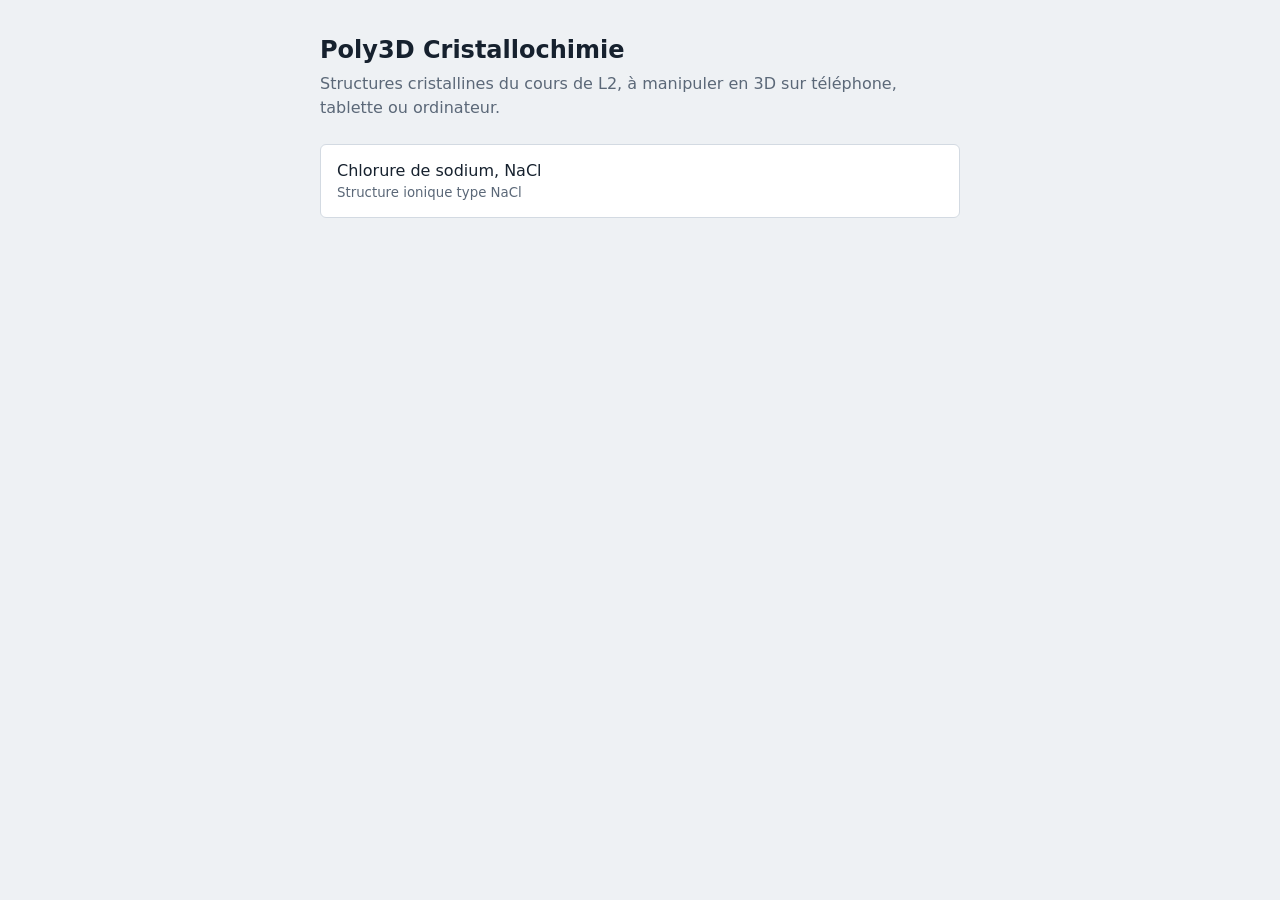
==== index.html @ 15274762 "Ajoute la visionneuse NaCl et la page d'accueil Co-Authored-By: Claude Opus 5.5 <noreply@anthropic.c" ====
<!doctype html>
<html lang="fr">
<head>
<meta charset="utf-8">
<meta name="viewport" content="width=device-width, initial-scale=1">
<title>Poly3D Cristallochimie</title>
<style>
:root{--bg:#eef1f4;--surface:#fff;--ink:#16212e;--muted:#5b6878;--rule:#d3dae2;--accent:#0b5c8c}
@media (prefers-color-scheme: dark){:root{--bg:#10161d;--surface:#18212b;--ink:#e6ecf2;--muted:#93a1b1;--rule:#2b3745;--accent:#5fb4e6;color-scheme:dark}}
body{margin:0;background:var(--bg);color:var(--ink);font-family:system-ui,-apple-system,"Segoe UI",sans-serif;line-height:1.5}
main{max-width:640px;margin:0 auto;padding:32px 16px}
h1{font-size:1.5rem;margin:0 0 4px}
p{color:var(--muted);margin:0 0 24px}
ul{list-style:none;margin:0;padding:0;display:grid;gap:8px}
a{display:block;padding:14px 16px;background:var(--surface);border:1px solid var(--rule);border-radius:6px;color:var(--ink);text-decoration:none}
a:hover,a:focus-visible{border-color:var(--accent)}
a small{display:block;color:var(--muted)}
</style>
</head>
<body>
<main>
<h1>Poly3D Cristallochimie</h1>
<p>Structures cristallines du cours de L2, à manipuler en 3D sur téléphone, tablette ou ordinateur.</p>
<ul>
<li><a href="nacl.html">Chlorure de sodium, NaCl<small>Structure ionique type NaCl</small></a></li>
</ul>
</main>
</body>
</html>
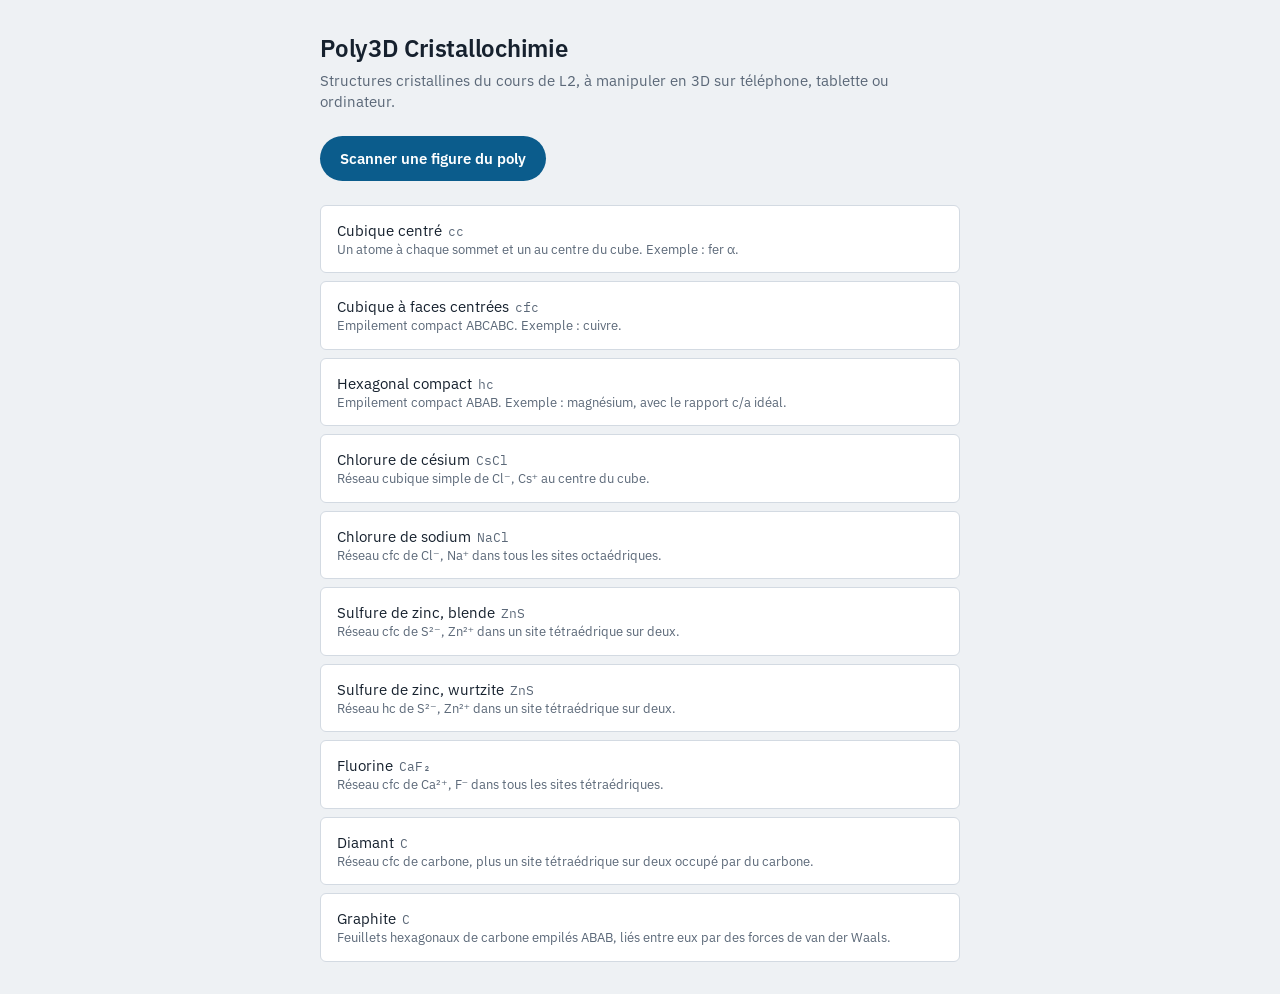
==== commit 484d1d20: "Ajoute le scanner : reconnaissance d'une page du poly par la caméra (prototype) Co-Authored-By: Clau" ====
--- a/index.html
+++ b/index.html
@@ -4,26 +4,17 @@
 <meta charset="utf-8">
 <meta name="viewport" content="width=device-width, initial-scale=1">
 <title>Poly3D Cristallochimie</title>
-<style>
-:root{--bg:#eef1f4;--surface:#fff;--ink:#16212e;--muted:#5b6878;--rule:#d3dae2;--accent:#0b5c8c}
-@media (prefers-color-scheme: dark){:root{--bg:#10161d;--surface:#18212b;--ink:#e6ecf2;--muted:#93a1b1;--rule:#2b3745;--accent:#5fb4e6;color-scheme:dark}}
-body{margin:0;background:var(--bg);color:var(--ink);font-family:system-ui,-apple-system,"Segoe UI",sans-serif;line-height:1.5}
-main{max-width:640px;margin:0 auto;padding:32px 16px}
-h1{font-size:1.5rem;margin:0 0 4px}
-p{color:var(--muted);margin:0 0 24px}
-ul{list-style:none;margin:0;padding:0;display:grid;gap:8px}
-a{display:block;padding:14px 16px;background:var(--surface);border:1px solid var(--rule);border-radius:6px;color:var(--ink);text-decoration:none}
-a:hover,a:focus-visible{border-color:var(--accent)}
-a small{display:block;color:var(--muted)}
-</style>
+<link rel="stylesheet" href="https://fonts.googleapis.com/css2?family=IBM+Plex+Mono:wght@400;500&family=IBM+Plex+Sans:wght@400;500;600&display=swap">
+<link rel="stylesheet" href="poly3d.css">
 </head>
 <body>
-<main>
+<main class="home">
 <h1>Poly3D Cristallochimie</h1>
 <p>Structures cristallines du cours de L2, à manipuler en 3D sur téléphone, tablette ou ordinateur.</p>
-<ul>
-<li><a href="nacl.html">Chlorure de sodium, NaCl<small>Structure ionique type NaCl</small></a></li>
-</ul>
+<a class="lien" href="scanner.html">Scanner une figure du poly</a>
+<ul id="liste"></ul>
 </main>
+<script src="structures.js"></script>
+<script src="poly3d.js"></script>
 </body>
 </html>
--- a/poly3d.css
+++ b/poly3d.css
@@ -0,0 +1,90 @@
+/* Poly3D Cristallochimie : mise en page commune à toutes les structures.
+   Une planche de dessin plein écran, un bandeau de titre fin, le pupitre de commandes dessous (à droite sur grand écran). */
+:root{
+  --bg:#eef1f4; --surface:#ffffff; --ink:#16212e; --muted:#5b6878; --rule:#d3dae2;
+  --accent:#0b5c8c; --accent-ink:#ffffff;
+  --anion:#2f9a4d; --anion-ink:#1d6b33; --cation:#7d4fd0; --cation-ink:#5a33a8;
+  --metal:#4f7fb8; --metal-ink:#2f5c92; --carbone:#69737f; --carbone-ink:#3d4650;
+  --edge:#33414f; --bond:#9aa6b3; --poly:#e0862a;
+  --font-ui:"IBM Plex Sans",system-ui,-apple-system,"Segoe UI",sans-serif;
+  --font-mono:"IBM Plex Mono",ui-monospace,Menlo,Consolas,monospace;
+}
+@media (prefers-color-scheme: dark){
+  :root{
+    --bg:#10161d; --surface:#18212b; --ink:#e6ecf2; --muted:#93a1b1; --rule:#2b3745;
+    --accent:#5fb4e6; --accent-ink:#0c1620;
+    --anion:#4cc06c; --anion-ink:#7fdc98; --cation:#9a74e8; --cation-ink:#bda3f5;
+    --metal:#6b9bd6; --metal-ink:#a3c4ee; --carbone:#8d98a5; --carbone-ink:#c2cbd5;
+    --edge:#c3ceda; --bond:#5d6b7a; --poly:#f0a04a; color-scheme:dark;
+  }
+}
+*{box-sizing:border-box}
+[hidden]{display:none!important}
+html,body{height:100%;margin:0}
+body{background:var(--bg);color:var(--ink);font-family:var(--font-ui);font-size:15px;line-height:1.4;padding:0 16px}
+.app{height:100%;max-width:1180px;margin:0 auto;padding:12px 0;display:grid;gap:10px;
+  grid-template-rows:auto minmax(260px,1fr) auto;grid-template-columns:minmax(0,1fr)}
+header{display:flex;flex-wrap:wrap;align-items:baseline;gap:4px 14px;min-width:0}
+.back{font-size:.8rem;color:var(--accent);text-decoration:none;flex-basis:100%}
+h1{margin:0;font-size:1.35rem;font-weight:600;letter-spacing:-.01em}
+h1 small{font-family:var(--font-mono);font-weight:400;font-size:.8rem;color:var(--muted);margin-left:8px;letter-spacing:0}
+.sub{margin:0;color:var(--muted);font-size:.88rem;min-width:0}
+.stage{position:relative;min-width:0;min-height:0;background:var(--surface);border:1px solid var(--rule);border-radius:6px;overflow:hidden;touch-action:none;cursor:grab}
+.stage.dragging{cursor:grabbing}
+.stage canvas{position:absolute;inset:0;width:100%;height:100%;display:block}
+.labels{position:absolute;inset:0;pointer-events:none;overflow:hidden}
+.cote,.axis{position:absolute;transform:translate(-50%,-50%);white-space:nowrap}
+.cote{background:var(--surface);border:1px solid var(--rule);border-radius:3px;padding:0 3px;font-size:14px;line-height:1.2;text-align:center;font-weight:600}
+.cote span{display:block}
+.axis{font-family:var(--font-mono);font-size:13px;font-style:italic;color:var(--muted)}
+.legend{position:absolute;left:10px;top:10px;display:flex;flex-direction:column;gap:3px;font-size:.8rem;pointer-events:none}
+.legend div{display:flex;align-items:center;gap:6px}
+.legend i{width:11px;height:11px;border-radius:50%;display:inline-block}
+.legend .num{font-family:var(--font-mono);color:var(--muted);font-size:.74rem}
+.caption{position:absolute;left:10px;right:10px;bottom:8px;font-size:.8rem;color:var(--muted);pointer-events:none}
+.caption b{font-family:var(--font-mono);font-weight:500;color:var(--ink)}
+.panel{display:grid;gap:8px;min-width:0;align-content:start}
+.row{display:grid;grid-template-columns:5.2em minmax(0,1fr);align-items:center;gap:10px}
+.row>span{font-size:.72rem;text-transform:uppercase;letter-spacing:.07em;color:var(--muted)}
+.seg{display:flex;border:1px solid var(--rule);border-radius:5px;overflow:hidden;background:var(--surface)}
+.seg button{flex:1 1 0;min-width:0;border:0;border-left:1px solid var(--rule);background:transparent;color:var(--ink);
+  font:inherit;font-size:.9rem;padding:9px 4px;cursor:pointer}
+.seg button:first-child{border-left:0}
+.seg button.idx{font-family:var(--font-mono);font-size:.85rem}
+.seg button[aria-pressed="true"]{background:var(--accent);color:var(--accent-ink)}
+.opts{display:flex;flex-wrap:wrap;gap:6px}
+.opts button{border:1px solid var(--rule);background:var(--surface);color:var(--ink);font:inherit;font-size:.88rem;
+  padding:8px 12px;border-radius:999px;cursor:pointer}
+.opts button[aria-pressed="true"]{border-color:var(--accent);background:var(--accent);color:var(--accent-ink)}
+.opts button:disabled{opacity:.45;cursor:default}
+button:focus-visible,a:focus-visible{outline:2px solid var(--accent);outline-offset:2px}
+.facts{margin:0;font-family:var(--font-mono);font-size:.76rem;color:var(--muted)}
+.help{display:none;margin:0;font-size:.85rem;color:var(--muted)}
+@media (min-width:900px){
+  .app{grid-template-columns:minmax(0,1fr) 300px;grid-template-rows:auto minmax(0,1fr);column-gap:18px}
+  header{grid-column:1 / -1}
+  .panel{gap:14px;padding-top:4px}
+  .row{grid-template-columns:minmax(0,1fr);gap:5px}
+  .help{display:block}
+}
+/* page d'accueil */
+.home{max-width:640px;margin:0 auto;padding:32px 0}
+.home h1{font-size:1.5rem;margin-bottom:4px}
+.home p{color:var(--muted);margin:0 0 24px}
+.home ul{list-style:none;margin:0;padding:0;display:grid;gap:8px}
+.home li a{display:block;padding:14px 16px;background:var(--surface);border:1px solid var(--rule);border-radius:6px;color:var(--ink);text-decoration:none}
+.home li a:hover{border-color:var(--accent)}
+.home li small{display:block;color:var(--muted)}
+.home li code{font-family:var(--font-mono);font-size:.8rem;color:var(--muted);margin-left:6px}
+/* scanner : reconnaissance d'une figure du poly par la caméra */
+.scan{background:#0c1014;cursor:default;touch-action:auto}
+.scan video{position:absolute;inset:0;width:100%;height:100%;object-fit:cover}
+.scan .viseur{position:absolute;left:50%;top:50%;width:min(62%,300px);aspect-ratio:1;transform:translate(-50%,-50%);border:2px solid rgba(255,255,255,.8);border-radius:10px;pointer-events:none}
+.scan .etat{position:absolute;left:10px;right:10px;bottom:10px;display:flex;flex-direction:column;align-items:center;gap:6px;text-align:center}
+.scan .msg{background:rgba(12,16,20,.82);color:#fff;padding:8px 14px;border-radius:999px;font-size:.9rem;max-width:100%}
+.scan .msg.ok{background:var(--accent);color:var(--accent-ink);font-weight:600}
+.scan .mesure{font-family:var(--font-mono);font-size:.7rem;color:rgba(255,255,255,.7)}
+.scan .start{position:absolute;inset:0;display:grid;place-items:center;padding:24px;text-align:center;color:#fff}
+.scan .start button,.lien{border:0;background:var(--accent);color:var(--accent-ink);font:inherit;font-weight:600;padding:12px 20px;border-radius:999px;cursor:pointer;text-decoration:none;display:inline-block}
+.scan .start p{margin:0 0 14px;max-width:32ch}
+.home .lien{margin:0 0 24px}
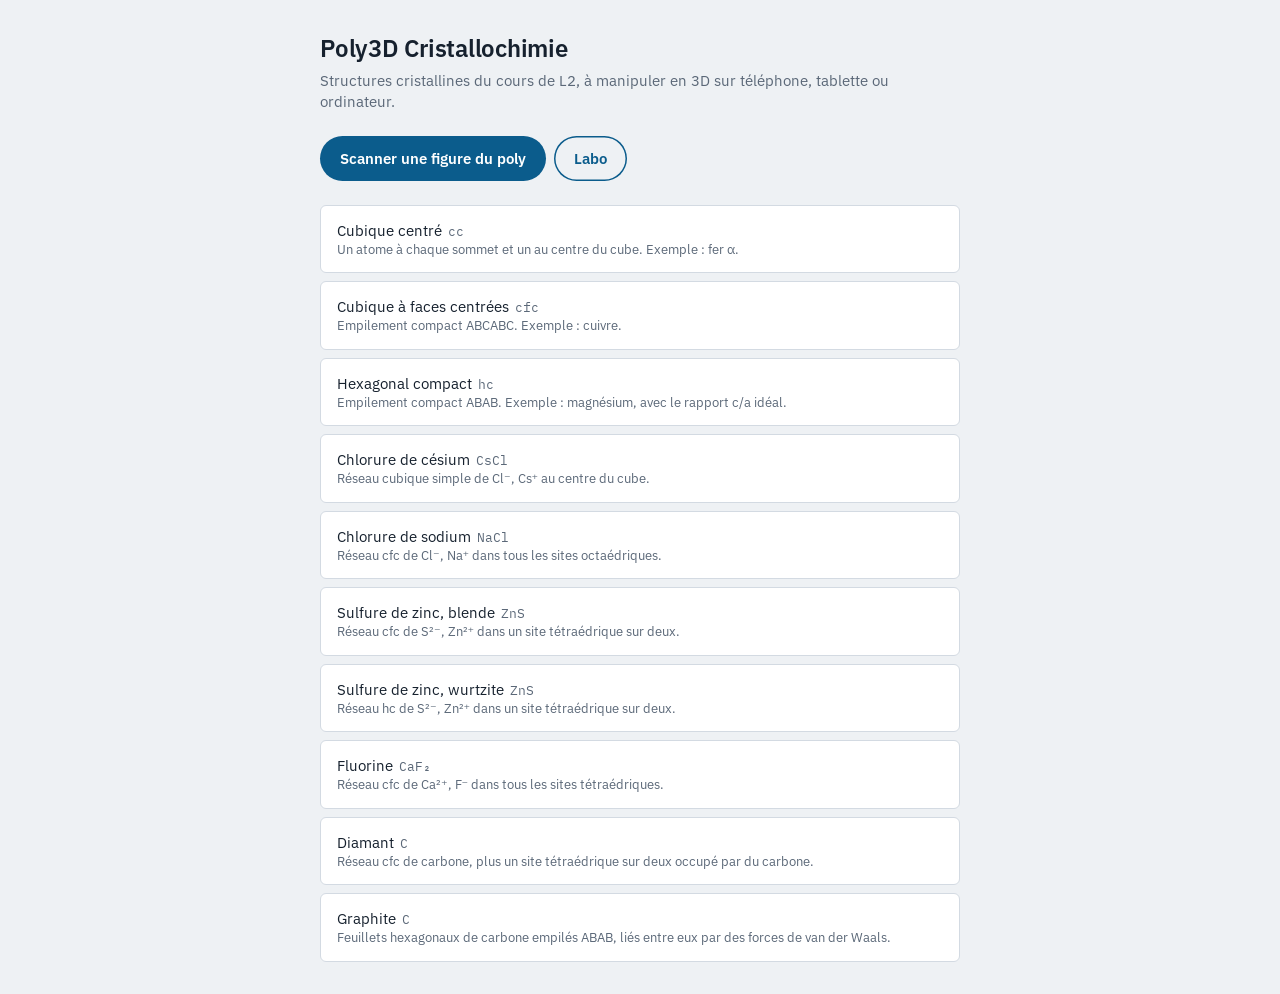
==== commit 63acf395: "Ajoute la page labo : la structure suit la figure du poly (position, taille, angle de la feuille) Co" ====
--- a/index.html
+++ b/index.html
@@ -11,7 +11,7 @@
 <main class="home">
 <h1>Poly3D Cristallochimie</h1>
 <p>Structures cristallines du cours de L2, à manipuler en 3D sur téléphone, tablette ou ordinateur.</p>
-<a class="lien" href="scanner.html">Scanner une figure du poly</a>
+<p class="liens"><a class="lien" href="scanner.html">Scanner une figure du poly</a> <a class="lien labo" href="labo.html">Labo</a></p>
 <ul id="liste"></ul>
 </main>
 <script src="structures.js"></script>
--- a/poly3d.css
+++ b/poly3d.css
@@ -88,3 +88,19 @@
 .scan .start button,.lien{border:0;background:var(--accent);color:var(--accent-ink);font:inherit;font-weight:600;padding:12px 20px;border-radius:999px;cursor:pointer;text-decoration:none;display:inline-block}
 .scan .start p{margin:0 0 14px;max-width:32ch}
 .home .lien{margin:0 0 24px}
+/* structure par-dessus l'image de la caméra : couleurs claires imposées, car le fond est la feuille de papier */
+.stage.ar{background:#0c1014;
+  --surface:#ffffff; --ink:#16212e; --muted:#3d4a59; --rule:#d3dae2;
+  --anion:#2f9a4d; --anion-ink:#1d6b33; --cation:#7d4fd0; --cation-ink:#5a33a8;
+  --metal:#4f7fb8; --metal-ink:#2f5c92; --carbone:#69737f; --carbone-ink:#3d4650;
+  --edge:#16212e; --bond:#6f7b88; --poly:#e0862a}
+.stage.ar video{position:absolute;inset:0;width:100%;height:100%;object-fit:cover}
+.stage.ar .legend,.stage.ar .caption{background:rgba(255,255,255,.85);color:var(--ink);padding:4px 8px;border-radius:6px}
+.stage.ar .caption{right:auto}
+.stage.ar .axis{color:var(--ink);text-shadow:0 0 3px #fff,0 0 3px #fff}
+.facts a{color:var(--accent)}
+/* page labo */
+.home .liens{display:flex;flex-wrap:wrap;gap:8px;margin:0 0 24px}
+.home .liens .lien{margin:0}
+.lien.labo{background:transparent;color:var(--accent);box-shadow:inset 0 0 0 1.5px var(--accent)}
+.labo-mesure{position:absolute;right:10px;top:10px;background:rgba(12,16,20,.7);color:#fff;padding:3px 7px;border-radius:5px;font-family:var(--font-mono);font-size:.7rem;pointer-events:none}
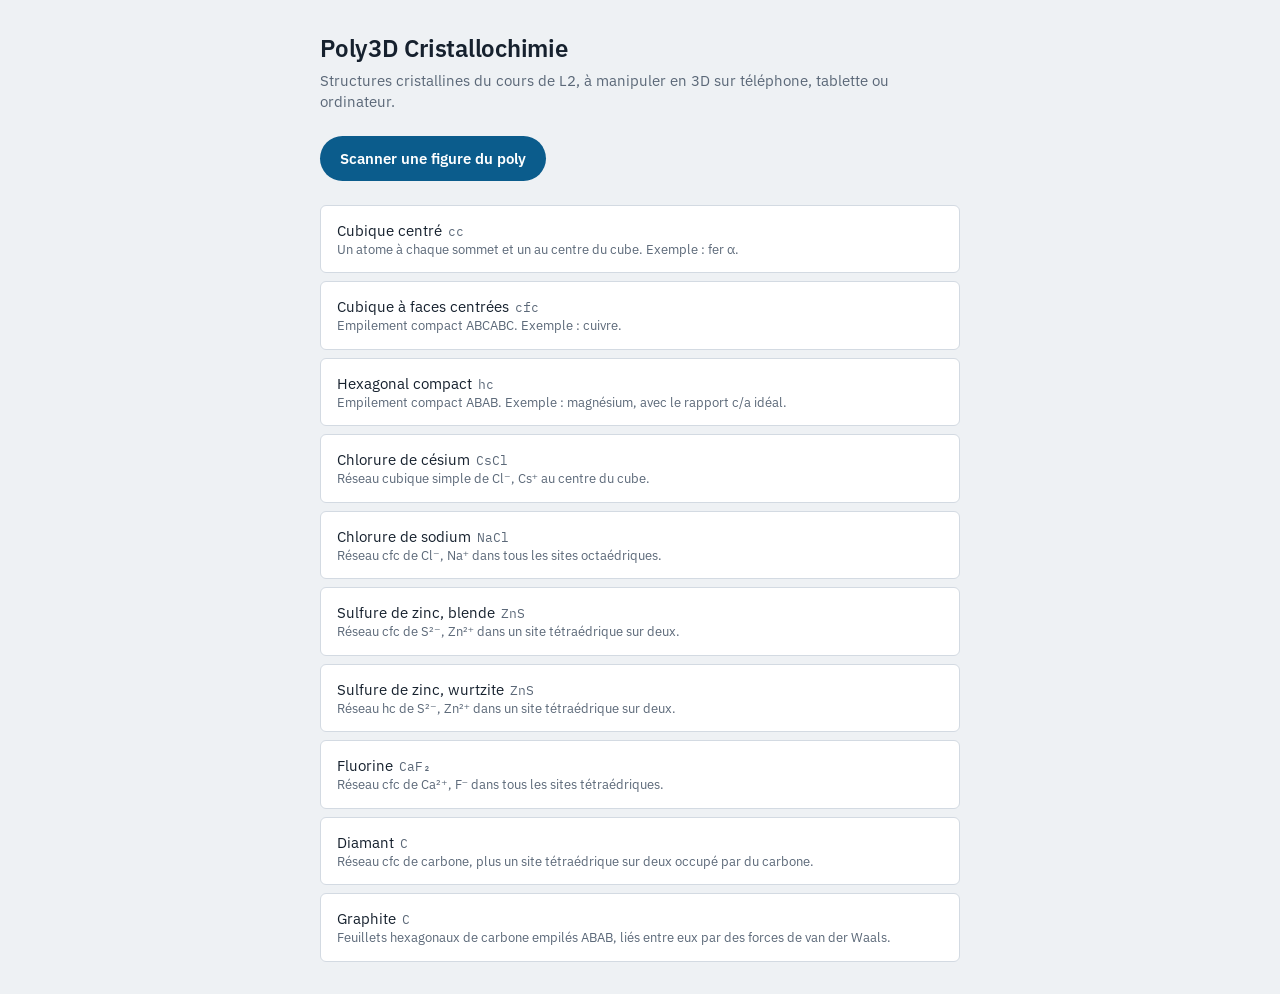
==== commit a2f77e47: "Retire la page labo, revient au scanner de référence et ajoute un conseil de distance Co-Authored-By" ====
--- a/index.html
+++ b/index.html
@@ -11,7 +11,7 @@
 <main class="home">
 <h1>Poly3D Cristallochimie</h1>
 <p>Structures cristallines du cours de L2, à manipuler en 3D sur téléphone, tablette ou ordinateur.</p>
-<p class="liens"><a class="lien" href="scanner.html">Scanner une figure du poly</a> <a class="lien labo" href="labo.html">Labo</a></p>
+<a class="lien" href="scanner.html">Scanner une figure du poly</a>
 <ul id="liste"></ul>
 </main>
 <script src="structures.js"></script>
--- a/poly3d.css
+++ b/poly3d.css
@@ -99,8 +99,3 @@
 .stage.ar .caption{right:auto}
 .stage.ar .axis{color:var(--ink);text-shadow:0 0 3px #fff,0 0 3px #fff}
 .facts a{color:var(--accent)}
-/* page labo */
-.home .liens{display:flex;flex-wrap:wrap;gap:8px;margin:0 0 24px}
-.home .liens .lien{margin:0}
-.lien.labo{background:transparent;color:var(--accent);box-shadow:inset 0 0 0 1.5px var(--accent)}
-.labo-mesure{position:absolute;right:10px;top:10px;background:rgba(12,16,20,.7);color:#fff;padding:3px 7px;border-radius:5px;font-family:var(--font-mono);font-size:.7rem;pointer-events:none}
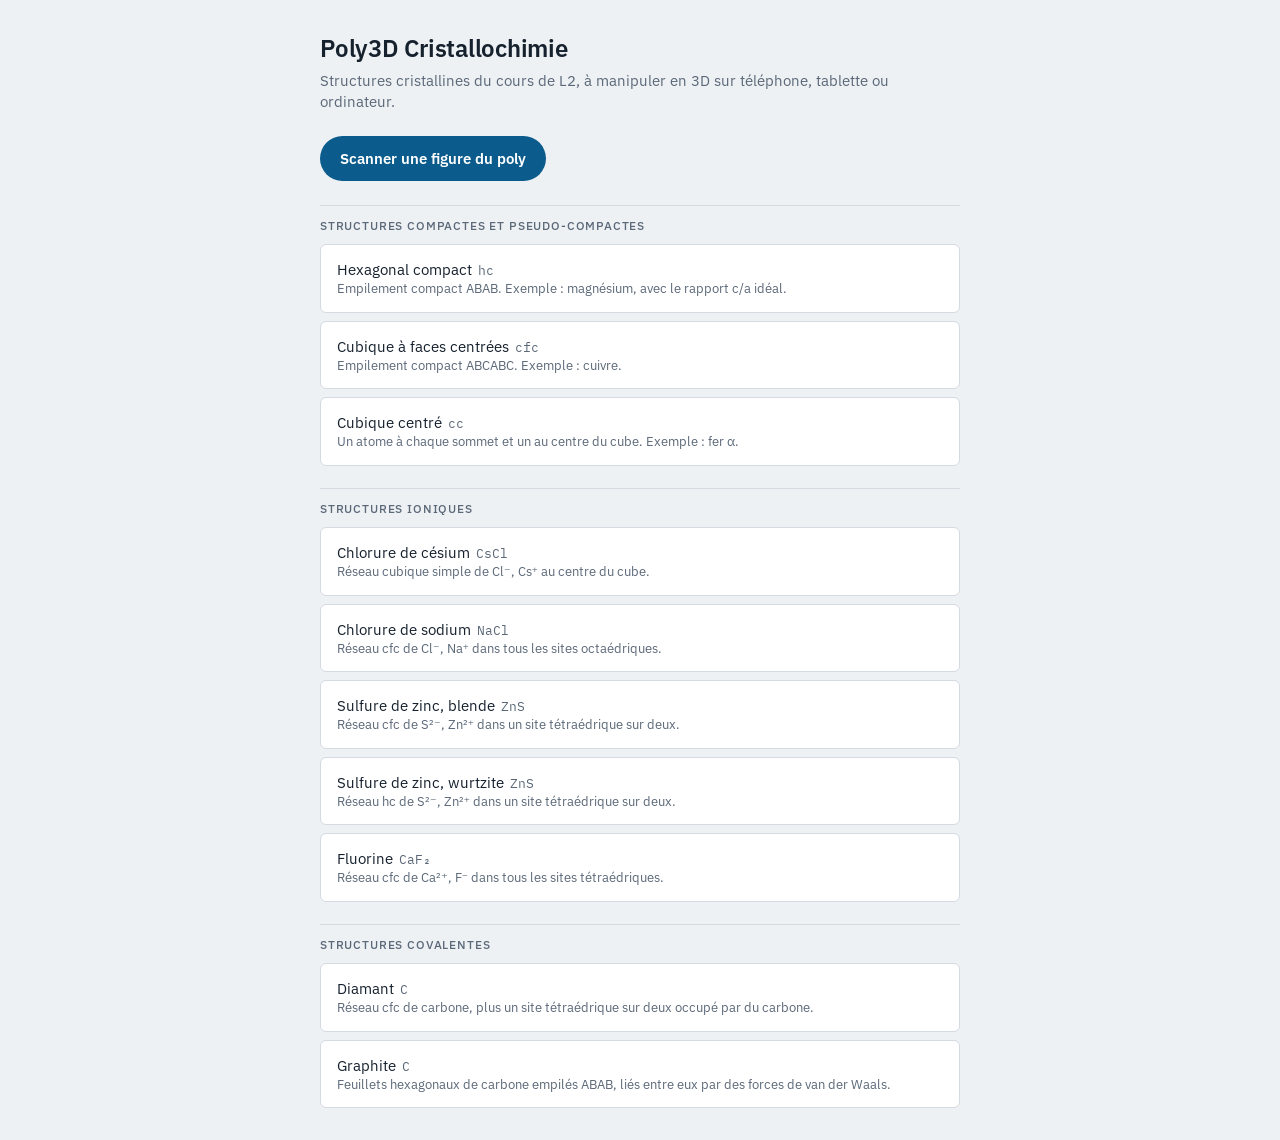
==== commit c4bec317: "Accueil : structures dans l'ordre du poly, regroupées par famille Co-Authored-By: Claude Opus 5.5 <n" ====
--- a/index.html
+++ b/index.html
@@ -12,7 +12,7 @@
 <h1>Poly3D Cristallochimie</h1>
 <p>Structures cristallines du cours de L2, à manipuler en 3D sur téléphone, tablette ou ordinateur.</p>
 <a class="lien" href="scanner.html">Scanner une figure du poly</a>
-<ul id="liste"></ul>
+<div id="liste"></div>
 </main>
 <script src="structures.js"></script>
 <script src="poly3d.js"></script>
--- a/poly3d.css
+++ b/poly3d.css
@@ -99,3 +99,5 @@
 .stage.ar .caption{right:auto}
 .stage.ar .axis{color:var(--ink);text-shadow:0 0 3px #fff,0 0 3px #fff}
 .facts a{color:var(--accent)}
+.home h2{margin:22px 0 10px;padding-top:12px;border-top:1px solid var(--rule);font-size:.74rem;font-weight:500;text-transform:uppercase;letter-spacing:.07em;color:var(--muted)}
+.home h2:first-child{margin-top:0}
